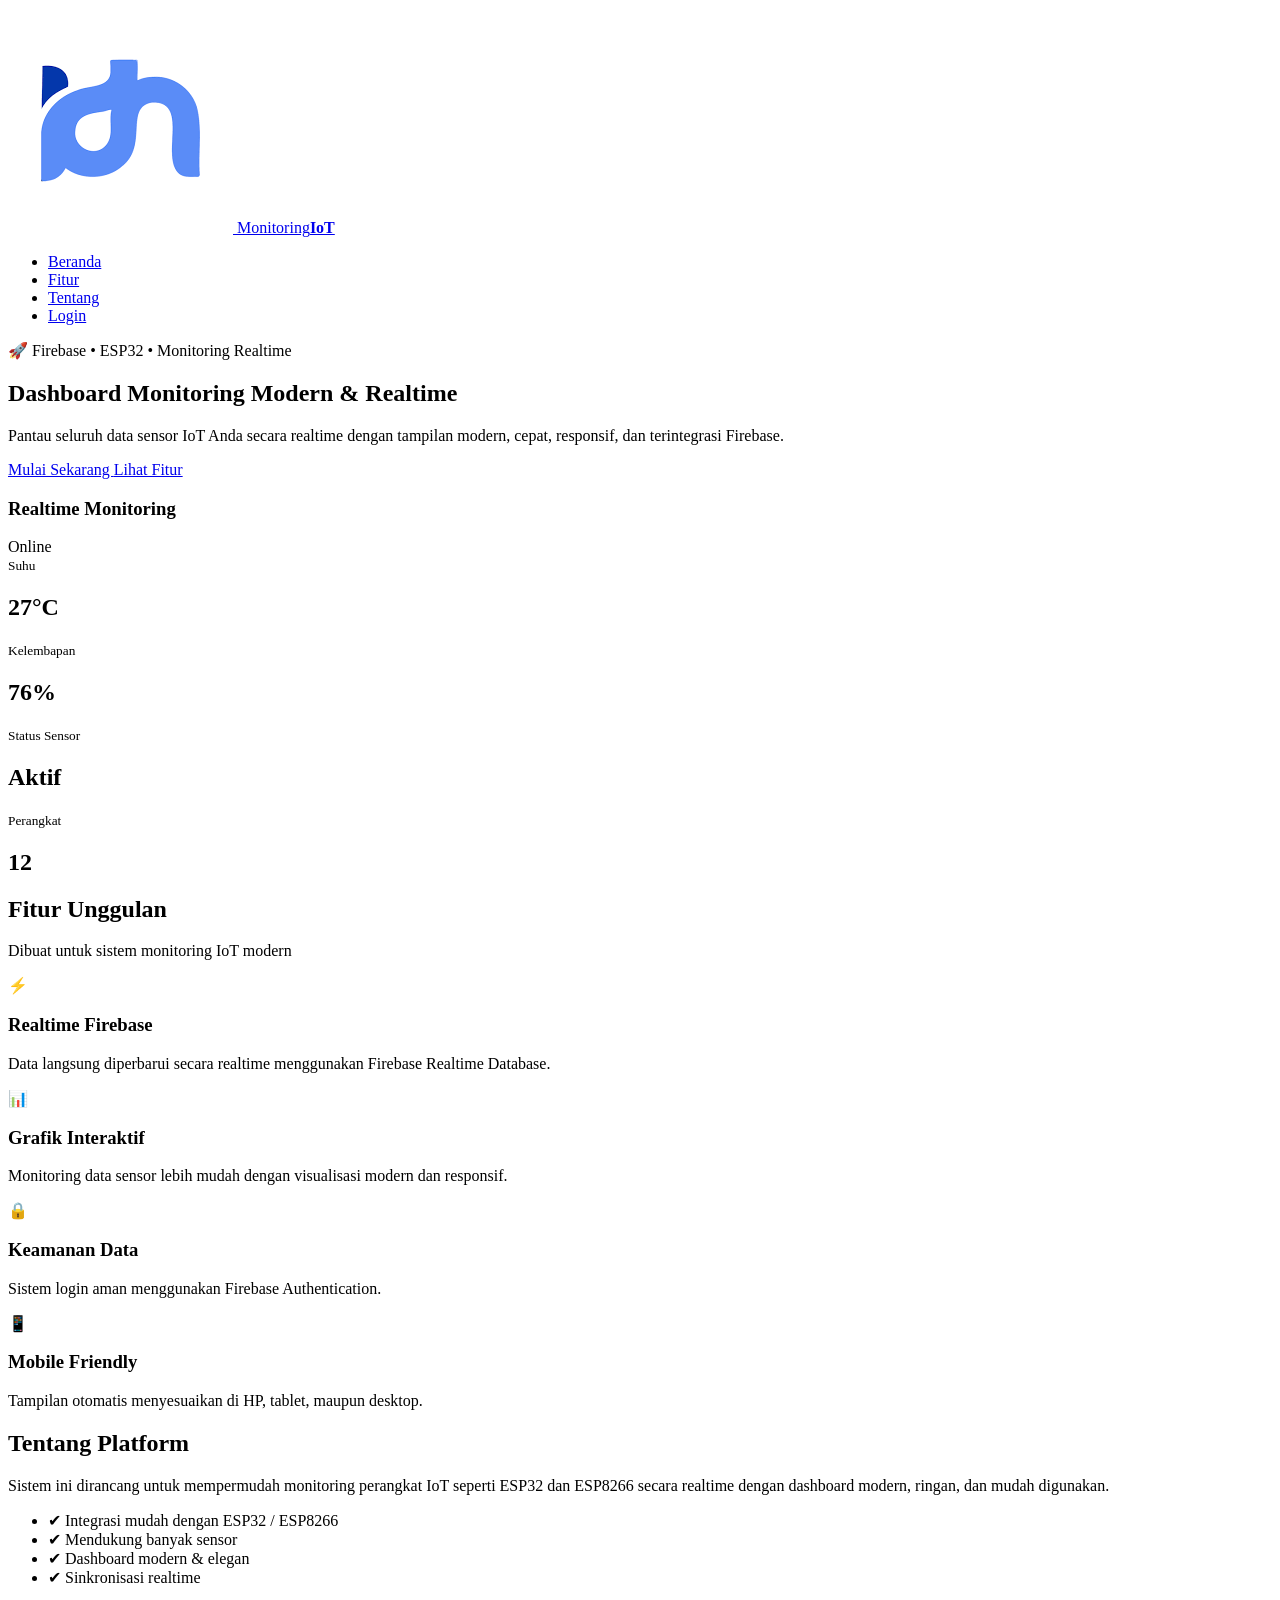
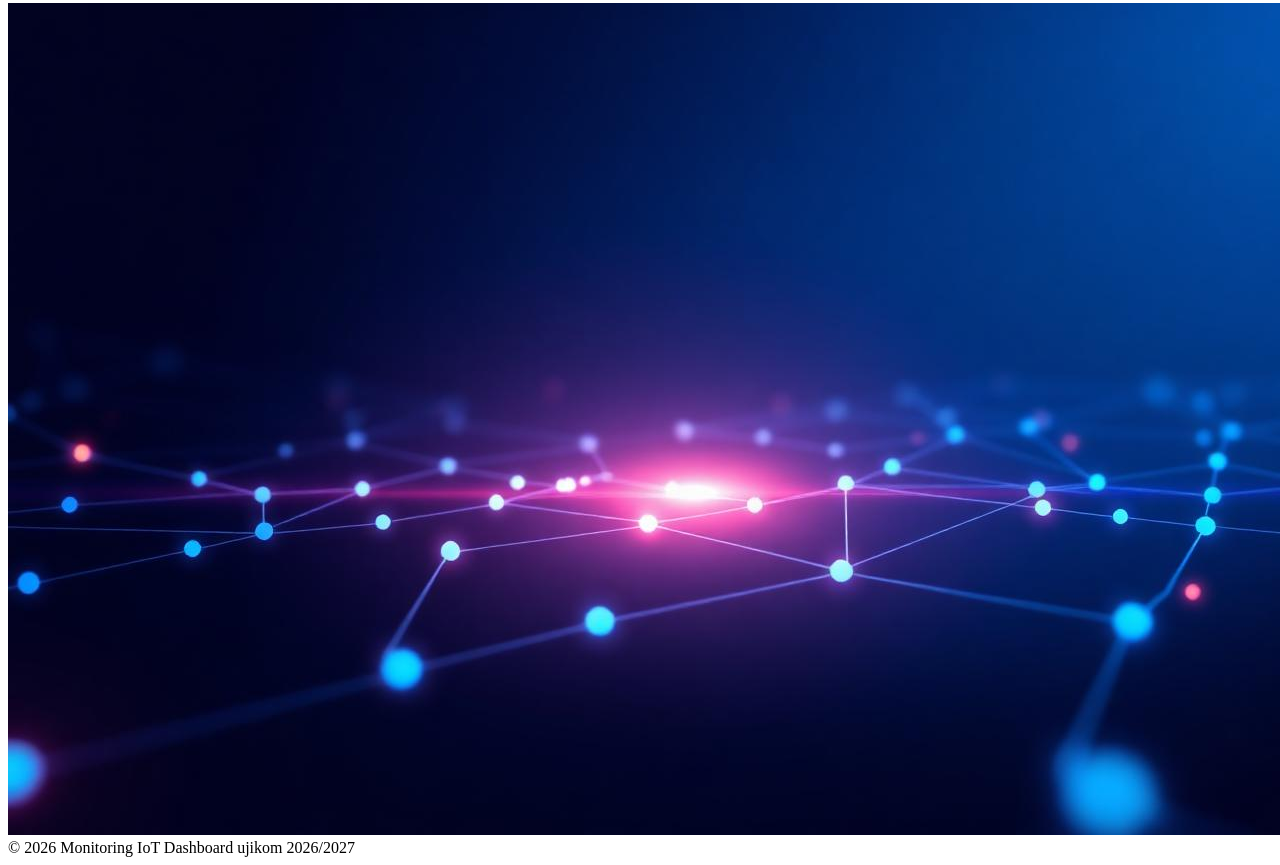
==== index.html @ 0d949646 "perbaikan css" ====
<!DOCTYPE html>
<html lang="id">

<head>
  <meta charset="UTF-8" />
  <meta name="viewport" content="width=device-width, initial-scale=1.0" />
  <title>Monitoring IoT | Smart Realtime Dashboard</title>

  <!-- Font -->
  <link rel="preconnect" href="https://fonts.googleapis.com">
  <link rel="preconnect" href="https://fonts.gstatic.com" crossorigin>
  <link href="https://fonts.googleapis.com/css2?family=Poppins:wght@300;400;500;600;700&display=swap" rel="stylesheet">

  <!-- CSS -->
  <link rel="stylesheet" href="css/stylee.css" />
</head>

<body>

  <!-- NAVBAR -->
  <header class="navbar">
    <div class="container nav-container">

      <a href="#" class="logo">
        <img src="img/logo.png" alt="">
        <span>Monitoring<strong>IoT</strong></span>
      </a>

      <ul class="nav-links">
        <li><a href="#">Beranda</a></li>
        <li><a href="#features">Fitur</a></li>
        <li><a href="#about">Tentang</a></li>
        <li>
          <a href="login.html" class="btn btn-primary">
            Login
          </a>
        </li>
      </ul>

    </div>
  </header>

  <!-- HERO -->
  <section class="hero">

    <div class="container hero-content">

      <div class="hero-text">

        <span class="badge">
          🚀 Firebase • ESP32 • Monitoring Realtime
        </span>

        <h1>
          Dashboard Monitoring
          <span class="gradient-text">
            Modern & Realtime
          </span>
        </h1>

        <p>
          Pantau seluruh data sensor IoT Anda secara realtime dengan
          tampilan modern, cepat, responsif, dan terintegrasi Firebase.
        </p>

        <div class="hero-actions">
          <a href="login.html" class="btn btn-primary">
            Mulai Sekarang
          </a>

          <a href="#features" class="btn btn-outline">
            Lihat Fitur
          </a>
        </div>

      </div>

      <!-- VISUAL -->
      <div class="dashboard-box">

        <div class="dashboard-top">
          <h3>Realtime Monitoring</h3>

          <div class="status">
            <div class="pulse"></div>
            Online
          </div>
        </div>

        <div class="chart"></div>

        <div class="cards">

          <div class="mini-card">
            <small>Suhu</small>
            <h2>27°C</h2>
          </div>

          <div class="mini-card">
            <small>Kelembapan</small>
            <h2>76%</h2>
          </div>

          <div class="mini-card">
            <small>Status Sensor</small>
            <h2>Aktif</h2>
          </div>

          <div class="mini-card">
            <small>Perangkat</small>
            <h2>12</h2>
          </div>

        </div>

      </div>

    </div>

  </section>

  <!-- FEATURES -->
  <section id="features">

    <div class="container">

      <div class="section-header">
        <h2>Fitur Unggulan</h2>
        <p>
          Dibuat untuk sistem monitoring IoT modern
        </p>
      </div>

      <div class="features-grid">

        <div class="feature-card">
          <div class="feature-icon">⚡</div>
          <h3>Realtime Firebase</h3>
          <p>
            Data langsung diperbarui secara realtime menggunakan Firebase Realtime Database.
          </p>
        </div>

        <div class="feature-card">
          <div class="feature-icon">📊</div>
          <h3>Grafik Interaktif</h3>
          <p>
            Monitoring data sensor lebih mudah dengan visualisasi modern dan responsif.
          </p>
        </div>

        <div class="feature-card">
          <div class="feature-icon">🔒</div>
          <h3>Keamanan Data</h3>
          <p>
            Sistem login aman menggunakan Firebase Authentication.
          </p>
        </div>

        <div class="feature-card">
          <div class="feature-icon">📱</div>
          <h3>Mobile Friendly</h3>
          <p>
            Tampilan otomatis menyesuaikan di HP, tablet, maupun desktop.
          </p>
        </div>

      </div>

    </div>

  </section>

  <!-- ABOUT -->
  <section id="about" class="about">

    <div class="container about-grid">

      <div>

        <h2>Tentang Platform</h2>

        <p>
          Sistem ini dirancang untuk mempermudah monitoring perangkat IoT
          seperti ESP32 dan ESP8266 secara realtime dengan dashboard modern,
          ringan, dan mudah digunakan.
        </p>

        <ul class="check-list">
          <li>✔ Integrasi mudah dengan ESP32 / ESP8266</li>
          <li>✔ Mendukung banyak sensor</li>
          <li>✔ Dashboard modern & elegan</li>
          <li>✔ Sinkronisasi realtime</li>
        </ul>

      </div>

      <div class="about-img">
        <img src="img/background.jpg" alt="">
      </div>

    </div>

  </section>

  <!-- FOOTER -->
  <footer>
    <div class="container">
      © 2026 Monitoring IoT Dashboard ujikom 2026/2027
    </div>
  </footer>

</body>

</html>
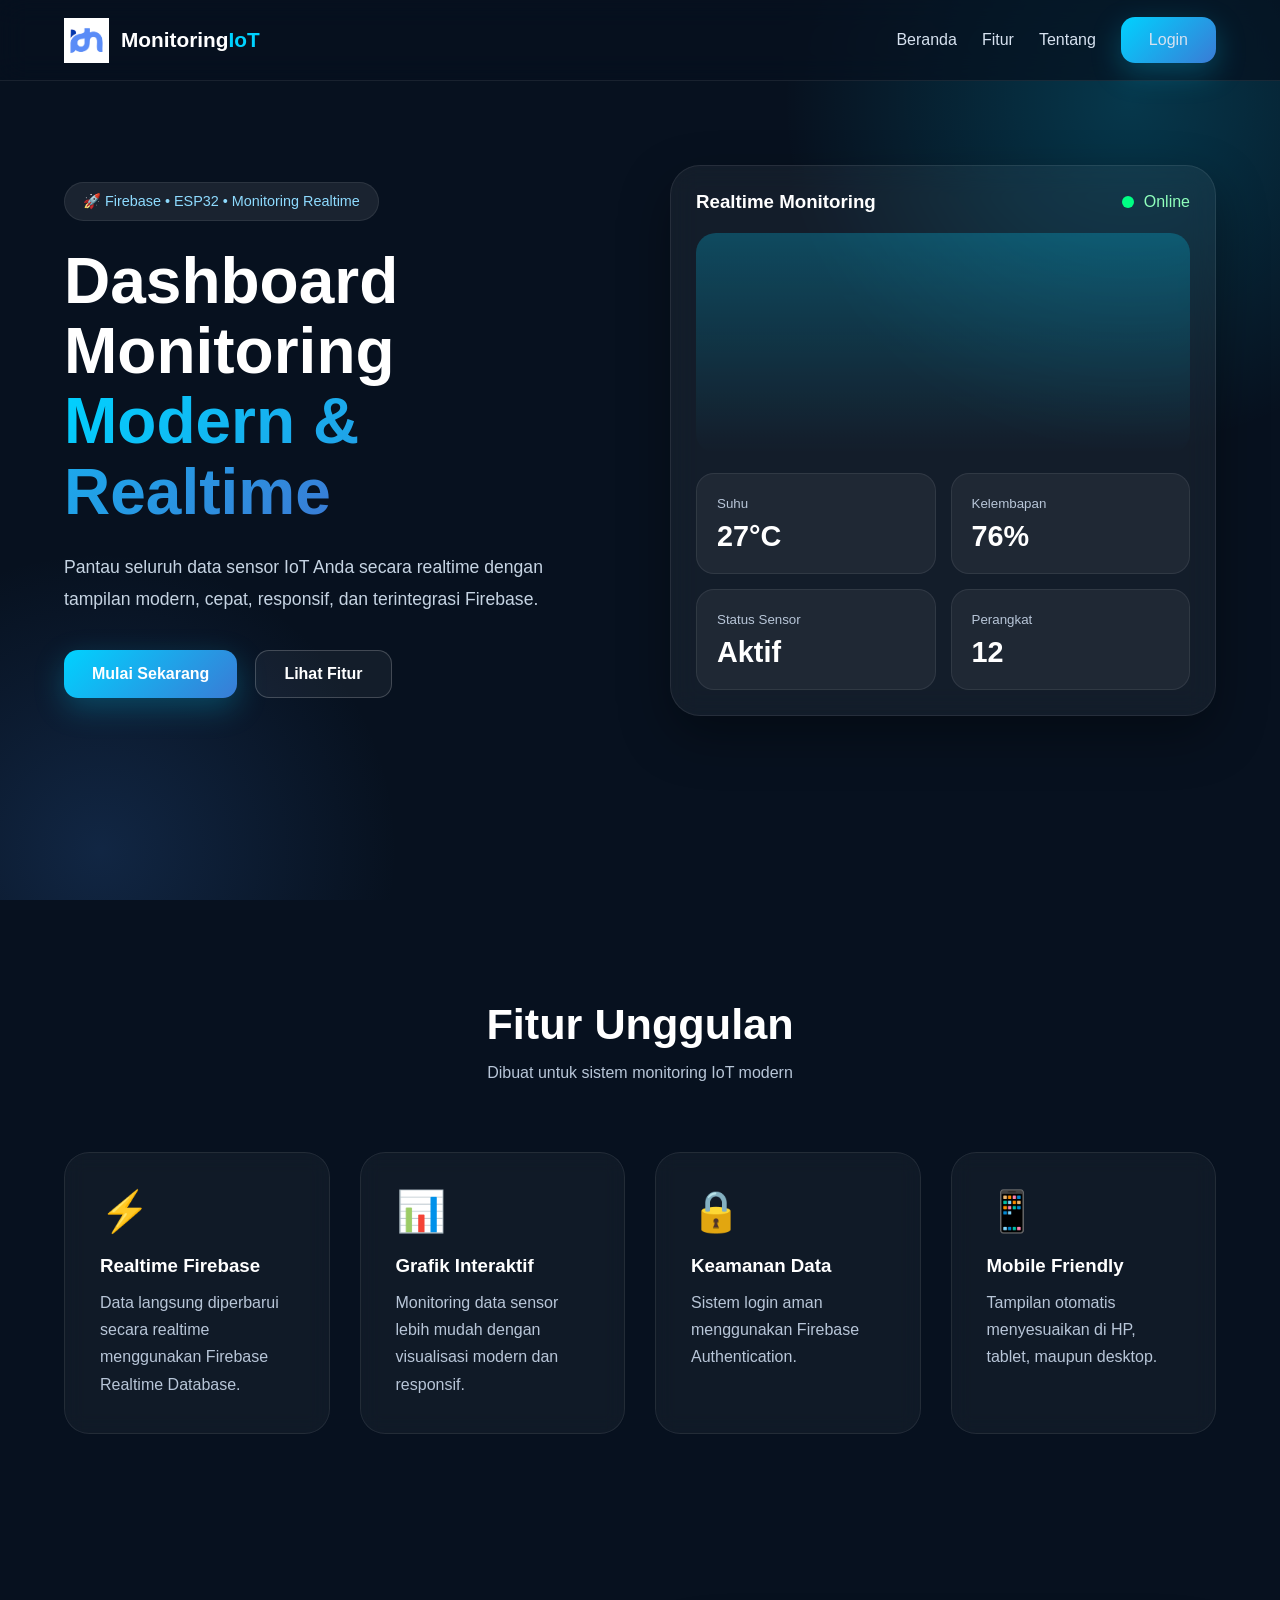
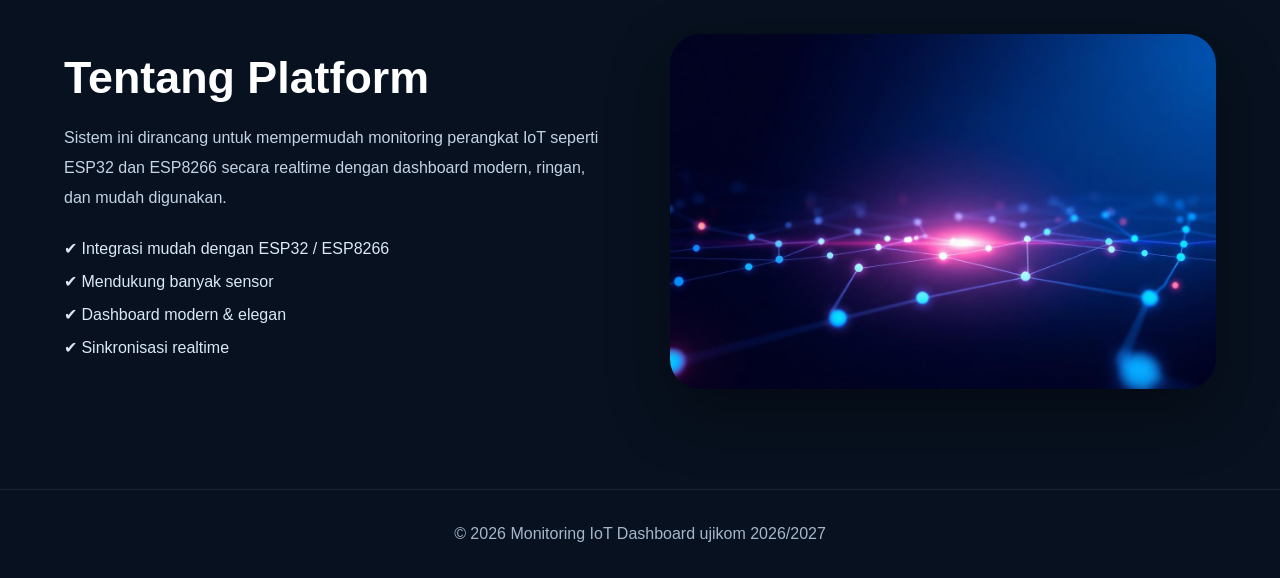
==== commit f134898c: "perbaikan pada login.css" ====
--- a/index.html
+++ b/index.html
@@ -12,7 +12,7 @@
   <link href="https://fonts.googleapis.com/css2?family=Poppins:wght@300;400;500;600;700&display=swap" rel="stylesheet">
 
   <!-- CSS -->
-  <link rel="stylesheet" href="css/stylee.css" />
+  <link rel="stylesheet" href="css/style.css" />
 </head>
 
 <body>
--- a/css/style.css
+++ b/css/style.css
@@ -0,0 +1,408 @@
+* {
+  margin: 0;
+  padding: 0;
+  box-sizing: border-box;
+  scroll-behavior: smooth;
+}
+
+body {
+  font-family: 'Poppins', sans-serif;
+  background: #07111f;
+  color: #fff;
+  overflow-x: hidden;
+}
+
+img {
+  max-width: 100%;
+  display: block;
+}
+
+a {
+  text-decoration: none;
+}
+
+.container {
+  width: min(1200px, 90%);
+  margin: auto;
+}
+
+/* NAVBAR */
+.navbar {
+  position: fixed;
+  top: 0;
+  width: 100%;
+  z-index: 999;
+  backdrop-filter: blur(14px);
+  background: rgba(7, 17, 31, .7);
+  border-bottom: 1px solid rgba(255, 255, 255, .08);
+}
+
+.nav-container {
+  height: 80px;
+  display: flex;
+  align-items: center;
+  justify-content: space-between;
+}
+
+.logo {
+  display: flex;
+  align-items: center;
+  gap: 12px;
+  color: white;
+  font-size: 1.3rem;
+  font-weight: 600;
+}
+
+.logo img {
+  width: 45px;
+}
+
+.logo strong {
+  color: #00d2ff;
+}
+
+.nav-links {
+  display: flex;
+  align-items: center;
+  gap: 25px;
+  list-style: none;
+}
+
+.nav-links a {
+  color: #d7e2f0;
+  transition: .3s;
+  font-weight: 500;
+}
+
+.nav-links a:hover {
+  color: #00d2ff;
+}
+
+/* BUTTON */
+.btn {
+  padding: 14px 28px;
+  border-radius: 14px;
+  font-weight: 600;
+  transition: .3s;
+  display: inline-flex;
+  align-items: center;
+  gap: 10px;
+}
+
+.btn-primary {
+  background: linear-gradient(135deg, #00d2ff, #3a7bd5);
+  color: white;
+  box-shadow: 0 10px 30px rgba(0, 210, 255, .25);
+}
+
+.btn-primary:hover {
+  transform: translateY(-3px);
+}
+
+.btn-outline {
+  border: 1px solid rgba(255, 255, 255, .2);
+  color: white;
+  background: rgba(255, 255, 255, .05);
+}
+
+.btn-outline:hover {
+  background: rgba(255, 255, 255, .1);
+}
+
+/* HERO */
+.hero {
+  min-height: 100vh;
+  display: flex;
+  align-items: center;
+  position: relative;
+  overflow: hidden;
+  padding-top: 80px;
+}
+
+.hero::before {
+  content: '';
+  position: absolute;
+  width: 700px;
+  height: 700px;
+  background: radial-gradient(circle, #00d2ff33 0%, transparent 70%);
+  top: -250px;
+  right: -200px;
+  z-index: -1;
+}
+
+.hero::after {
+  content: '';
+  position: absolute;
+  width: 600px;
+  height: 600px;
+  background: radial-gradient(circle, #3a7bd533 0%, transparent 70%);
+  bottom: -250px;
+  left: -200px;
+  z-index: -1;
+}
+
+.hero-content {
+  display: grid;
+  grid-template-columns: repeat(auto-fit, minmax(320px, 1fr));
+  gap: 60px;
+  align-items: center;
+}
+
+.badge {
+  display: inline-block;
+  padding: 10px 18px;
+  border-radius: 999px;
+  background: rgba(255, 255, 255, .08);
+  border: 1px solid rgba(255, 255, 255, .08);
+  margin-bottom: 25px;
+  color: #8edbff;
+  font-size: .9rem;
+}
+
+.hero-text h1 {
+  font-size: 4rem;
+  line-height: 1.1;
+  margin-bottom: 25px;
+  word-break: break-word;
+}
+
+.gradient-text {
+  background: linear-gradient(135deg, #00d2ff, #3a7bd5);
+  -webkit-background-clip: text;
+  background-clip: text;
+  -webkit-text-fill-color: transparent;
+}
+
+.hero-text p {
+  color: #c6d4e3;
+  font-size: 1.1rem;
+  line-height: 1.8;
+  margin-bottom: 35px;
+}
+
+.hero-actions {
+  display: flex;
+  gap: 18px;
+  flex-wrap: wrap;
+}
+
+/* DASHBOARD MOCKUP */
+.dashboard-box {
+  position: relative;
+  background: rgba(255, 255, 255, .05);
+  border: 1px solid rgba(255, 255, 255, .08);
+  border-radius: 30px;
+  padding: 25px;
+  backdrop-filter: blur(14px);
+  box-shadow: 0 20px 50px rgba(0, 0, 0, .35);
+}
+
+.dashboard-top {
+  display: flex;
+  justify-content: space-between;
+  margin-bottom: 20px;
+}
+
+.status {
+  display: flex;
+  align-items: center;
+  gap: 10px;
+  color: #8fffbc;
+}
+
+.pulse {
+  width: 12px;
+  height: 12px;
+  background: #00ff84;
+  border-radius: 50%;
+  animation: pulse 1.2s infinite;
+}
+
+@keyframes pulse {
+  0% {
+    transform: scale(1);
+    opacity: 1;
+  }
+  100% {
+    transform: scale(2.5);
+    opacity: 0;
+  }
+}
+
+.chart {
+  height: 220px;
+  border-radius: 20px;
+  background: linear-gradient(
+    180deg,
+    rgba(0, 210, 255, .25),
+    rgba(0, 210, 255, 0)
+  );
+  position: relative;
+  overflow: hidden;
+}
+
+.chart::before {
+  content: '';
+  position: absolute;
+  width: 100%;
+  height: 100%;
+  background: url('../img/chart-line.png') center/cover no-repeat;
+  opacity: .8;
+}
+
+.cards {
+  display: grid;
+  grid-template-columns: repeat(2, 1fr);
+  gap: 15px;
+  margin-top: 20px;
+}
+
+.mini-card {
+  background: rgba(255, 255, 255, .05);
+  border-radius: 18px;
+  padding: 20px;
+  border: 1px solid rgba(255, 255, 255, .08);
+}
+
+.mini-card small {
+  color: #b8c6d8;
+}
+
+.mini-card h2 {
+  margin-top: 8px;
+  font-size: 1.8rem;
+}
+
+/* SECTION */
+section {
+  padding: 100px 0;
+}
+
+.section-header {
+  text-align: center;
+  margin-bottom: 70px;
+}
+
+.section-header h2 {
+  font-size: 2.7rem;
+  margin-bottom: 15px;
+}
+
+.section-header p {
+  color: #b8c6d8;
+}
+
+/* FEATURES */
+.features-grid {
+  display: grid;
+  grid-template-columns: repeat(auto-fit, minmax(260px, 1fr));
+  gap: 30px;
+}
+
+.feature-card {
+  background: rgba(255, 255, 255, .04);
+  border: 1px solid rgba(255, 255, 255, .08);
+  border-radius: 25px;
+  padding: 35px;
+  transition: .4s;
+  backdrop-filter: blur(10px);
+}
+
+.feature-card:hover {
+  transform: translateY(-10px);
+  border-color: #00d2ff;
+  box-shadow: 0 15px 35px rgba(0, 210, 255, .15);
+}
+
+.feature-icon {
+  font-size: 2.5rem;
+  margin-bottom: 20px;
+}
+
+.feature-card h3 {
+  margin-bottom: 12px;
+}
+
+.feature-card p {
+  color: #b8c6d8;
+  line-height: 1.7;
+}
+
+/* ABOUT */
+.about-grid {
+  display: grid;
+  grid-template-columns: repeat(auto-fit, minmax(320px, 1fr));
+  gap: 60px;
+  align-items: center;
+}
+
+.about h2 {
+  font-size: 2.8rem;
+  margin-bottom: 20px;
+}
+
+.about p {
+  color: #c4d3e5;
+  line-height: 1.9;
+  margin-bottom: 25px;
+}
+
+.check-list {
+  list-style: none;
+}
+
+.check-list li {
+  margin-bottom: 14px;
+  color: #dbe8f7;
+}
+
+.about-img {
+  position: relative;
+}
+
+.about-img img {
+  border-radius: 30px;
+  box-shadow: 0 25px 60px rgba(0, 0, 0, .35);
+}
+
+/* FOOTER */
+footer {
+  padding: 35px 0;
+  text-align: center;
+  border-top: 1px solid rgba(255, 255, 255, .08);
+  color: #a6b6ca;
+}
+
+/* RESPONSIVE */
+@media (max-width: 900px) {
+  .hero-text h1 {
+    font-size: 3rem;
+  }
+
+  .nav-links {
+    display: none;
+  }
+
+  .cards {
+    grid-template-columns: 1fr;
+  }
+}
+
+@media (max-width: 600px) {
+  .hero-text h1 {
+    font-size: 2.3rem;
+  }
+
+  .hero-actions {
+    flex-direction: column;
+  }
+
+  .btn {
+    width: 100%;
+    justify-content: center;
+  }
+
+  .section-header h2 {
+    font-size: 2rem;
+  }
+}
